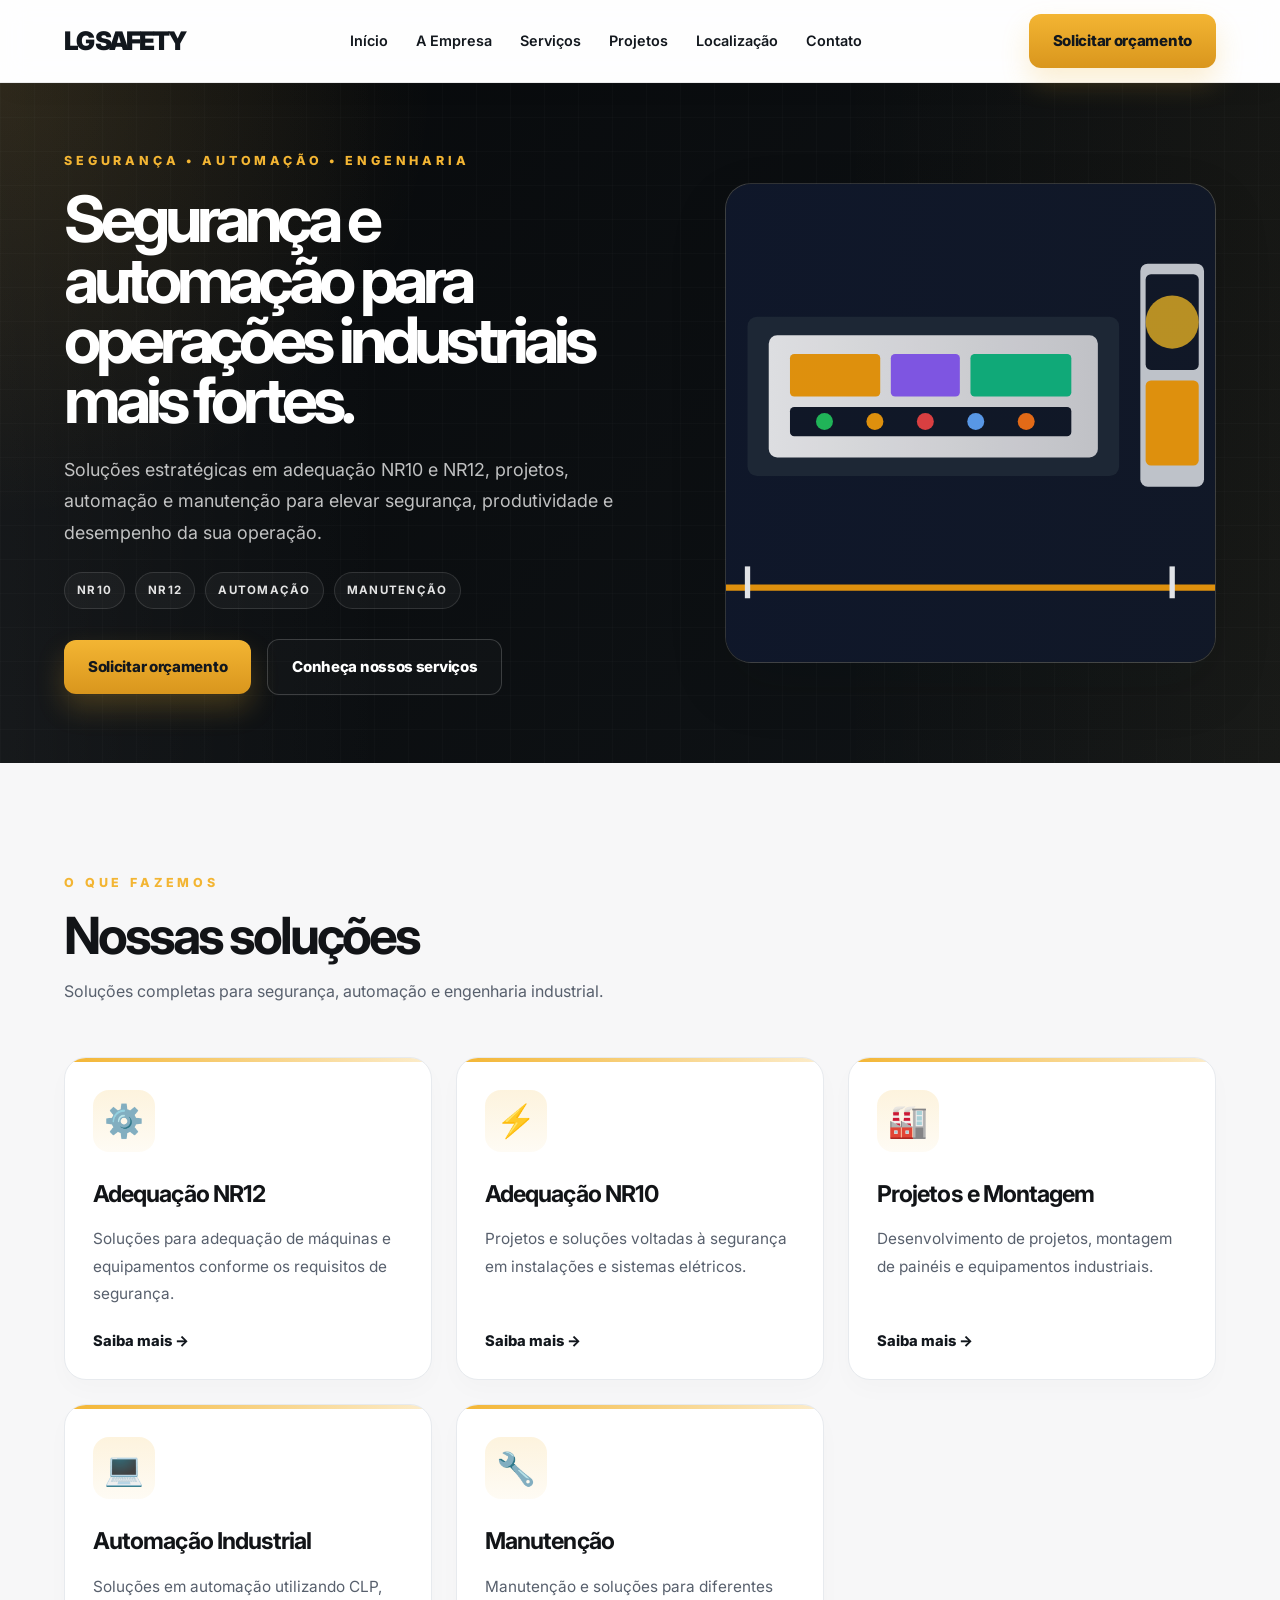
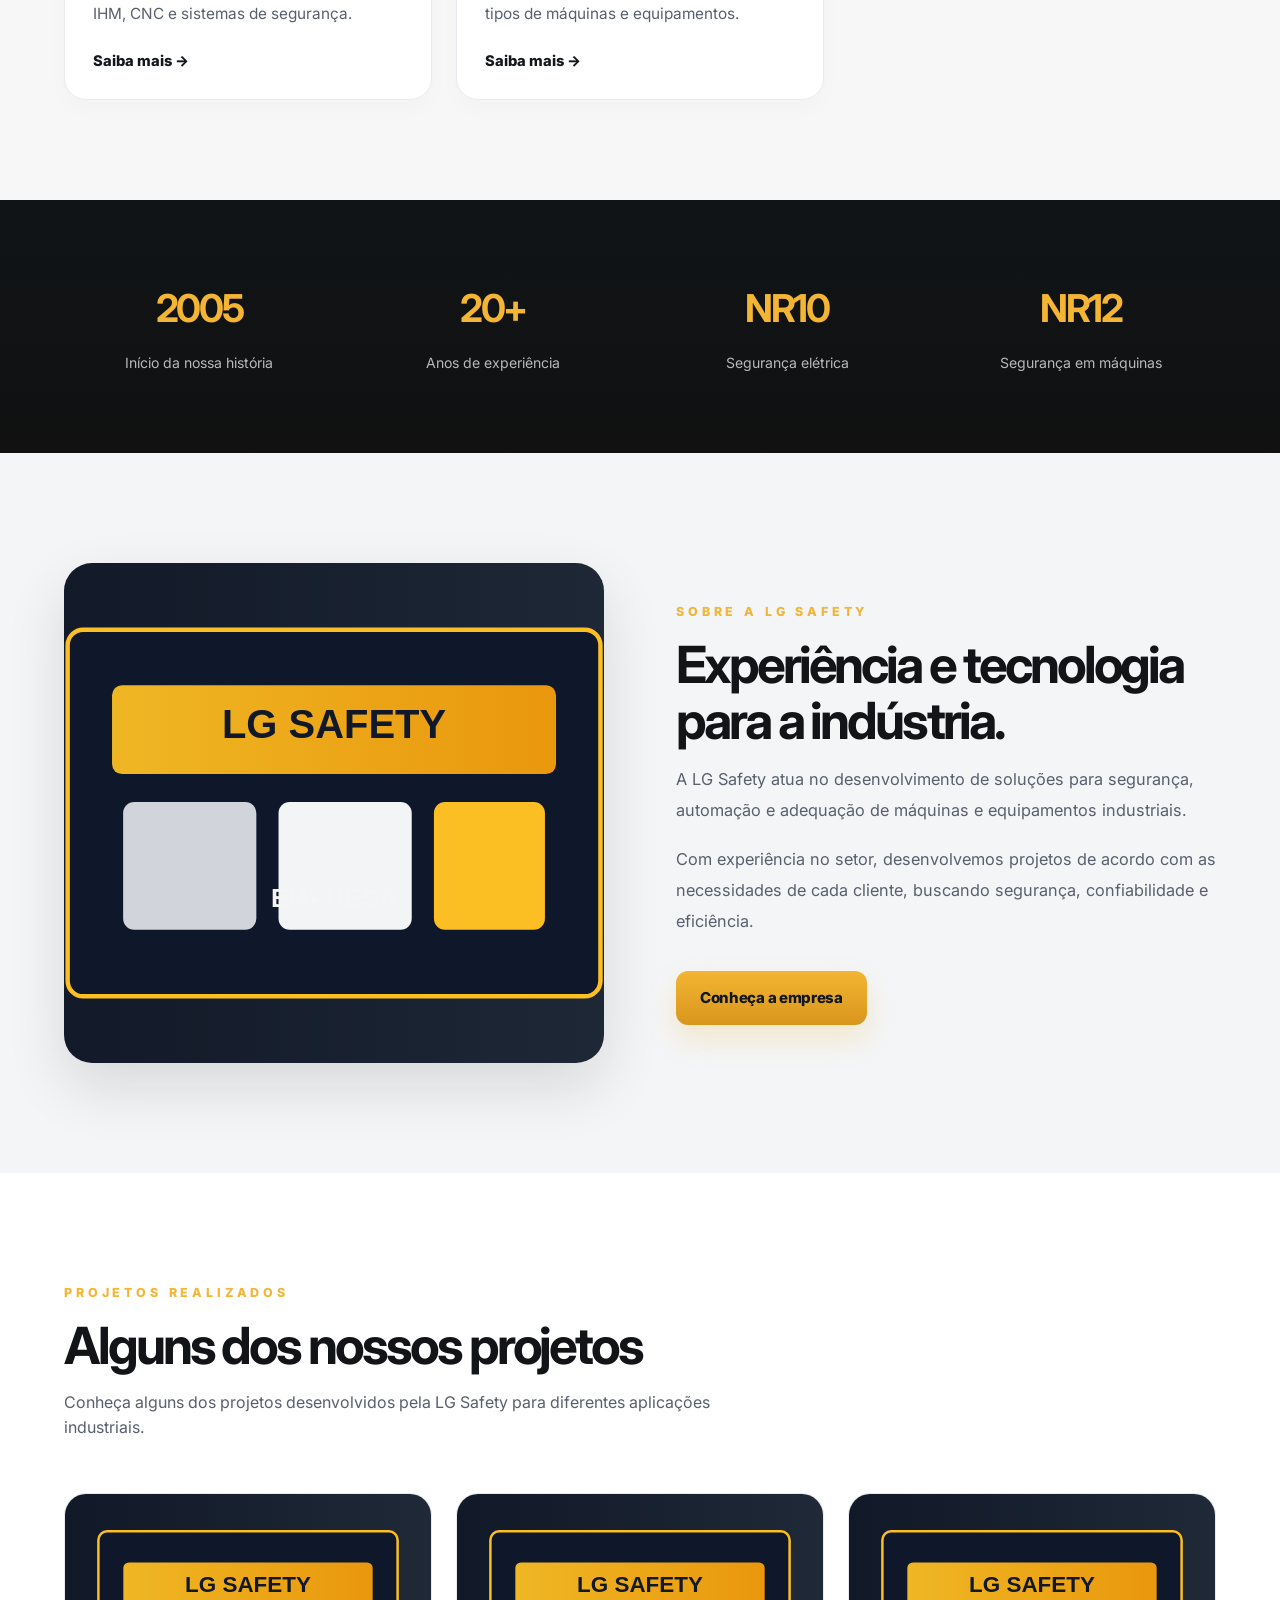
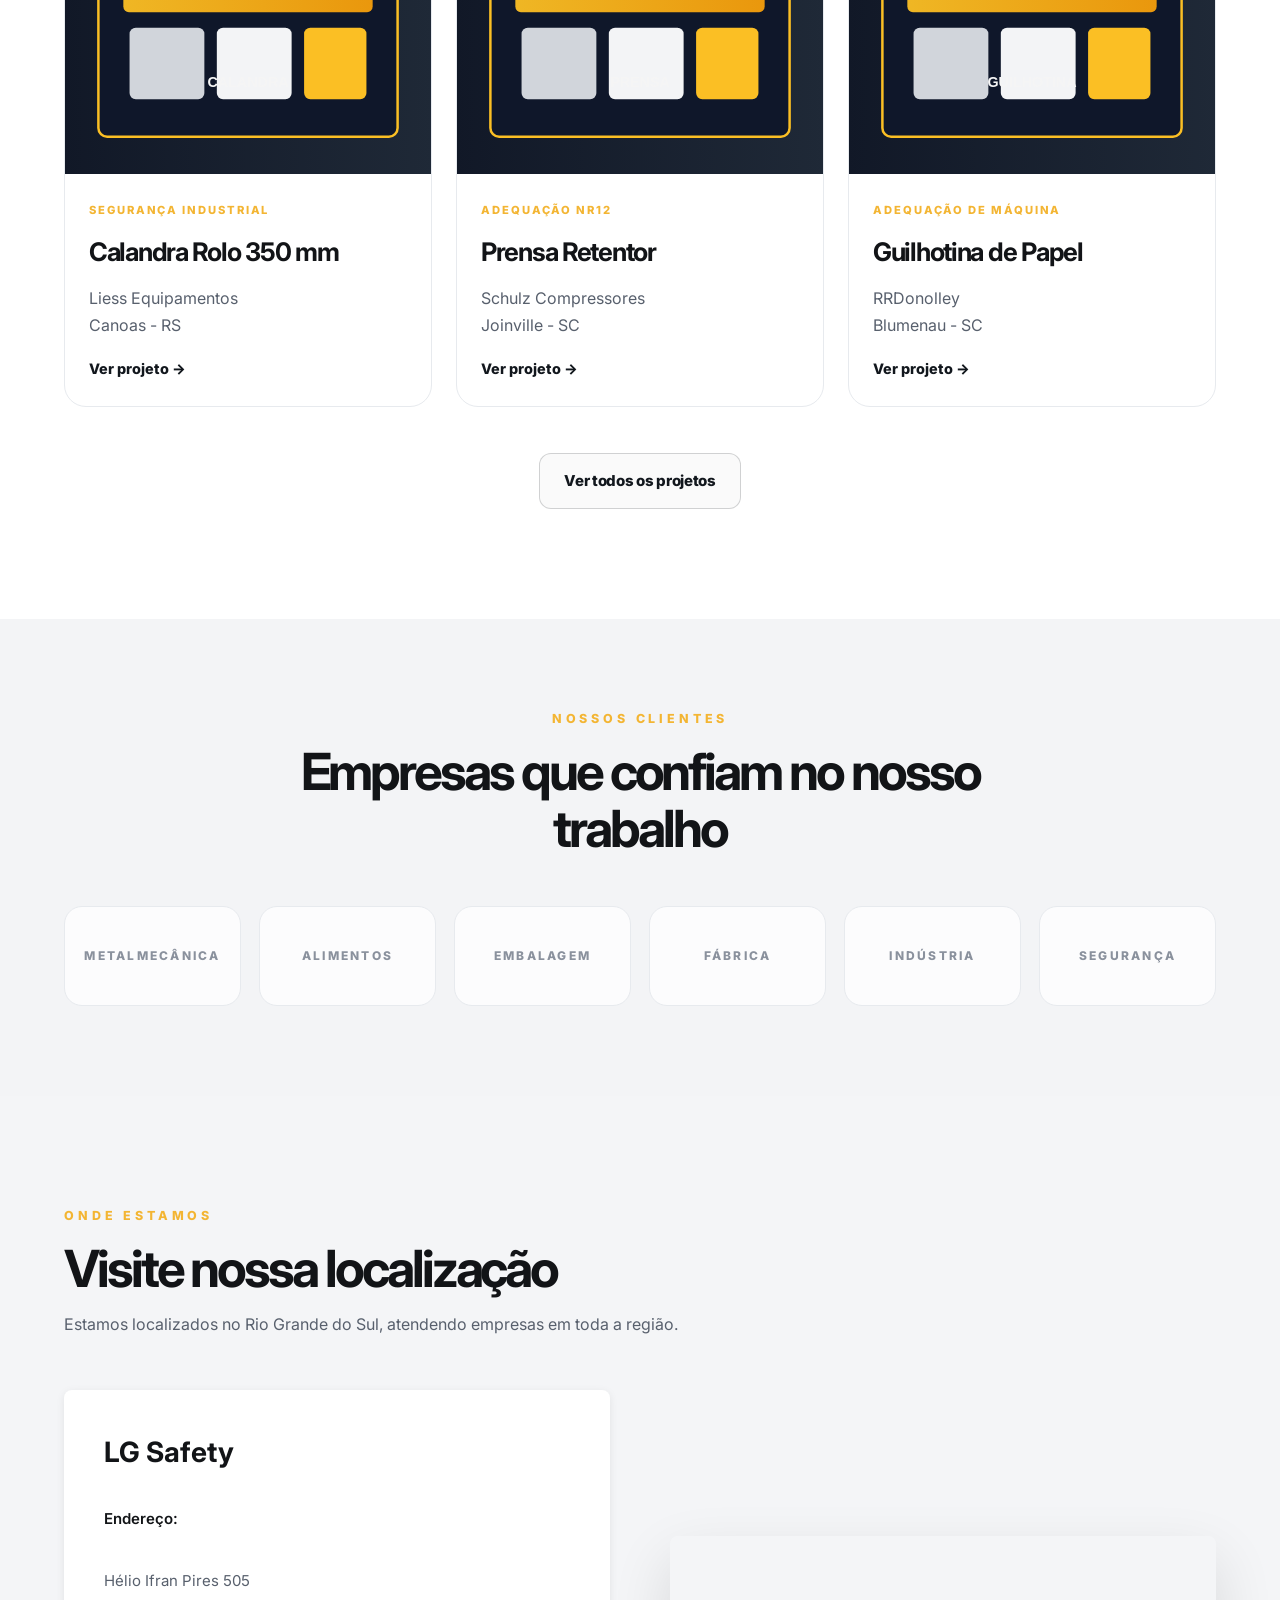
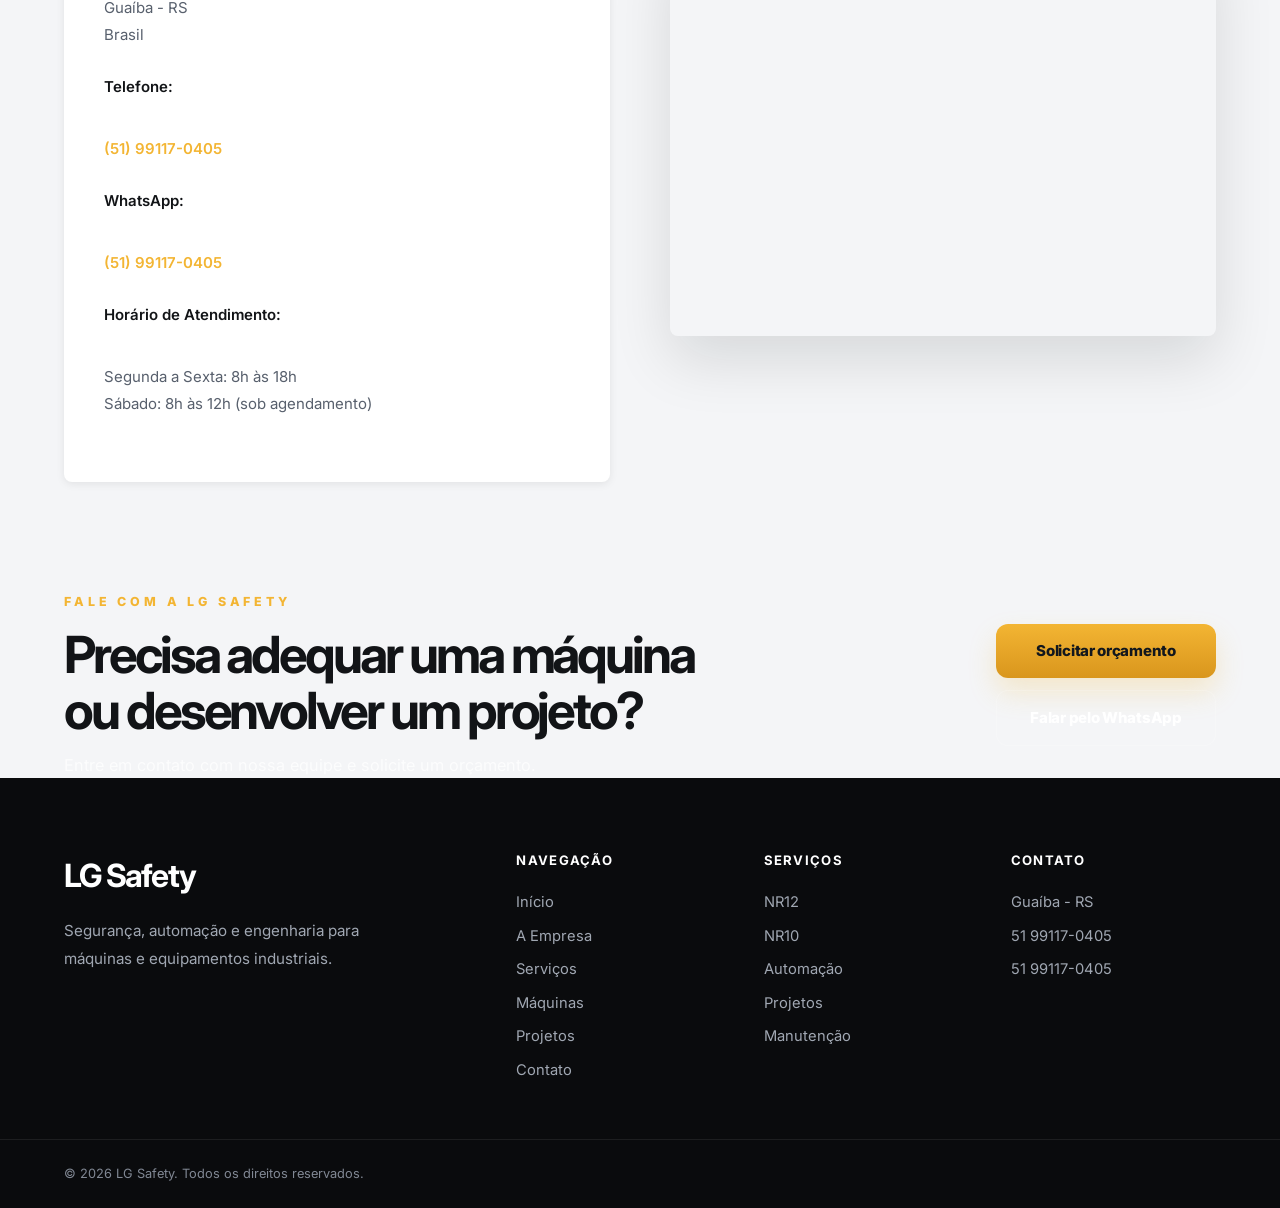
==== index.html @ e5347b66 "Deploy do site LG Safety - versão profissional com localização e contatos atualizados Co-authored-by" ====
<!DOCTYPE html>
<html lang="pt-BR">

<head>
    <meta charset="UTF-8">
    <meta name="viewport" content="width=device-width, initial-scale=1.0">
    <meta name="description" content="LG Safety oferece soluções em segurança e automação industrial, adequação NR10 e NR12, projetos, manutenção e eficiência para a indústria.">
    <meta name="theme-color" content="#0b0d10">

    <title>LG Safety | Segurança e Automação Industrial</title>

    <link rel="stylesheet" href="css/style.css">
</head>

<body>

    <header class="header">

        <div class="container">

            <a href="#inicio" class="logo">
                LG Safety
            </a>

            <nav class="navbar">

                <a href="#inicio">Início</a>
                <a href="#empresa">A Empresa</a>
                <a href="#servicos">Serviços</a>
                <a href="#projetos">Projetos</a>
                <a href="#localizacao">Localização</a>
                <a href="#contato">Contato</a>

            </nav>

            <a href="#contato" class="btn-header">
                Solicitar orçamento
            </a>

        </div>

    </header>


    <main>

        <!-- HERO -->

        <section id="inicio" class="hero">

            <div class="container hero-content">

                <div class="hero-text">

                    <span class="hero-subtitle">
                        SEGURANÇA • AUTOMAÇÃO • ENGENHARIA
                    </span>

                    <h1>
                        Segurança e automação
                        para operações industriais mais fortes.
                    </h1>

                    <p>
                        Soluções estratégicas em adequação NR10 e NR12,
                        projetos, automação e manutenção para elevar
                        segurança, produtividade e desempenho da sua operação.
                    </p>

                    <div class="hero-trust" aria-label="Principais áreas de atuação">
                        <span>NR10</span>
                        <span>NR12</span>
                        <span>Automação</span>
                        <span>Manutenção</span>
                    </div>

                    <div class="hero-buttons">

                        <a href="#contato" class="btn-primary">
                            Solicitar orçamento
                        </a>

                        <a href="#servicos" class="btn-secondary">
                            Conheça nossos serviços
                        </a>

                    </div>

                </div>

                <div class="hero-image">

                    <img
                        src="assets/images/hero.svg"
                        alt="Máquina industrial"
                    >

                </div>

            </div>

        </section>


        <!-- SERVIÇOS -->

        <section id="servicos" class="services">

            <div class="container">

                <div class="section-title">

                    <span>
                        O QUE FAZEMOS
                    </span>

                    <h2>
                        Nossas soluções
                    </h2>

                    <p>
                        Soluções completas para segurança,
                        automação e engenharia industrial.
                    </p>

                </div>


                <div class="services-grid">

                    <article class="service-card">

                        <div class="service-icon">
                            ⚙️
                        </div>

                        <h3>
                            Adequação NR12
                        </h3>

                        <p>
                            Soluções para adequação de máquinas
                            e equipamentos conforme os requisitos
                            de segurança.
                        </p>

                        <a href="servicos.html#nr12">
                            Saiba mais →
                        </a>

                    </article>


                    <article class="service-card">

                        <div class="service-icon">
                            ⚡
                        </div>

                        <h3>
                            Adequação NR10
                        </h3>

                        <p>
                            Projetos e soluções voltadas à
                            segurança em instalações e sistemas
                            elétricos.
                        </p>

                        <a href="servicos.html#nr10">
                            Saiba mais →
                        </a>

                    </article>


                    <article class="service-card">

                        <div class="service-icon">
                            🏭
                        </div>

                        <h3>
                            Projetos e Montagem
                        </h3>

                        <p>
                            Desenvolvimento de projetos,
                            montagem de painéis e equipamentos
                            industriais.
                        </p>

                        <a href="servicos.html#projetos">
                            Saiba mais →
                        </a>

                    </article>


                    <article class="service-card">

                        <div class="service-icon">
                            💻
                        </div>

                        <h3>
                            Automação Industrial
                        </h3>

                        <p>
                            Soluções em automação utilizando
                            CLP, IHM, CNC e sistemas de segurança.
                        </p>

                        <a href="servicos.html#automacao">
                            Saiba mais →
                        </a>

                    </article>


                    <article class="service-card">

                        <div class="service-icon">
                            🔧
                        </div>

                        <h3>
                            Manutenção
                        </h3>

                        <p>
                            Manutenção e soluções para diferentes
                            tipos de máquinas e equipamentos.
                        </p>

                        <a href="servicos.html#manutencao">
                            Saiba mais →
                        </a>

                    </article>

                </div>

            </div>

        </section>

<!-- CREDIBILIDADE -->

<section class="stats">

    <div class="container stats-grid">

        <div class="stat">
            <strong>2005</strong>
            <span>Início da nossa história</span>
        </div>

        <div class="stat">
            <strong>20+</strong>
            <span>Anos de experiência</span>
        </div>

        <div class="stat">
            <strong>NR10</strong>
            <span>Segurança elétrica</span>
        </div>

        <div class="stat">
            <strong>NR12</strong>
            <span>Segurança em máquinas</span>
        </div>

    </div>

</section>

<!-- SOBRE -->

<section id="empresa" class="about">


    <div class="container about-grid">

        <div class="about-image">

            <img
                src="assets/images/empresa.svg"
                alt="Equipe ou projeto da LG Safety"
            >

        </div>

        <div class="about-content">

            <span class="section-label">
                SOBRE A LG SAFETY
            </span>

            <h2>
                Experiência e tecnologia
                para a indústria.
            </h2>

            <p>
                A LG Safety atua no desenvolvimento de
                soluções para segurança, automação e
                adequação de máquinas e equipamentos
                industriais.
            </p>

            <p>
                Com experiência no setor, desenvolvemos
                projetos de acordo com as necessidades
                de cada cliente, buscando segurança,
                confiabilidade e eficiência.
            </p>

            <a href="empresa.html" class="btn-primary">
                Conheça a empresa
            </a>

        </div>

    </div>

</section>

<!-- 
NOTA: SEÇÃO DE MÁQUINAS REMOVIDA
A seção "Máquinas e equipamentos" foi removida conforme solicitação.
Se precisar reativar, a página maquinas.html ainda existe e os arquivos CSS/JS estão disponíveis.
Links removidos da navegação: #maquinas
Novo link adicionado: #localizacao
-->

<section id="projetos" class="cases">

    <div class="container">

        <div class="section-title">

            <span>
                PROJETOS REALIZADOS
            </span>

            <h2>
                Alguns dos nossos projetos
            </h2>

            <p>
                Conheça alguns dos projetos desenvolvidos
                pela LG Safety para diferentes aplicações
                industriais.
            </p>

        </div>


        <div class="cases-grid">


            <!-- CASE 1 -->

            <article class="case-card">

                <div class="case-image">

                    <img
                        src="assets/images/cases/calandra.svg"
                        alt="Projeto de calandra"
                    >

                </div>

                <div class="case-content">

                    <span class="case-category">
                        SEGURANÇA INDUSTRIAL
                    </span>

                    <h3>
                        Calandra Rolo 350 mm
                    </h3>

                    <p>
                        Liess Equipamentos
                        <br>
                        Canoas - RS
                    </p>

                    <a href="cases.html">
                        Ver projeto →
                    </a>

                </div>

            </article>


            <!-- CASE 2 -->

            <article class="case-card">

                <div class="case-image">

                    <img
                        src="assets/images/cases/prensa.svg"
                        alt="Projeto de prensa"
                    >

                </div>

                <div class="case-content">

                    <span class="case-category">
                        ADEQUAÇÃO NR12
                    </span>

                    <h3>
                        Prensa Retentor
                    </h3>

                    <p>
                        Schulz Compressores
                        <br>
                        Joinville - SC
                    </p>

                    <a href="cases.html">
                        Ver projeto →
                    </a>

                </div>

            </article>


            <!-- CASE 3 -->

            <article class="case-card">

                <div class="case-image">

                    <img
                        src="assets/images/cases/guilhotina.svg"
                        alt="Projeto de guilhotina"
                    >

                </div>

                <div class="case-content">

                    <span class="case-category">
                        ADEQUAÇÃO DE MÁQUINA
                    </span>

                    <h3>
                        Guilhotina de Papel
                    </h3>

                    <p>
                        RRDonolley
                        <br>
                        Blumenau - SC
                    </p>

                    <a href="cases.html">
                        Ver projeto →
                    </a>

                </div>

            </article>


        </div>


        <div class="cases-button">

            <a href="cases.html" class="btn-secondary-dark">
                Ver todos os projetos
            </a>

        </div>

    </div>

</section>
<!-- CLIENTES -->

<section class="clients">

    <div class="container">

        <div class="section-title clients-title">

            <span>
                NOSSOS CLIENTES
            </span>

            <h2>
                Empresas que confiam
                no nosso trabalho
            </h2>

        </div>


        <div class="clients-grid">

            <div class="client-logo">
                <span>METALMECÂNICA</span>
            </div>

            <div class="client-logo">
                <span>ALIMENTOS</span>
            </div>

            <div class="client-logo">
                <span>EMBALAGEM</span>
            </div>

            <div class="client-logo">
                <span>FÁBRICA</span>
            </div>

            <div class="client-logo">
                <span>INDÚSTRIA</span>
            </div>

            <div class="client-logo">
                <span>SEGURANÇA</span>
            </div>

        </div>

    </div>

</section>
<!-- LOCALIZAÇÃO -->
</section>
<section id="localizacao" class="location-section">

    <div class="container">

        <div class="section-title">

            <span>
                ONDE ESTAMOS
            </span>

            <h2>
                Visite nossa localização
            </h2>

            <p>
                Estamos localizados no Rio Grande do Sul,
                atendendo empresas em toda a região.
            </p>

        </div>

        <div class="location-grid">

            <div class="location-info">

                <h3>LG Safety</h3>

                <p>
                    <strong>Endereço:</strong><br>
                    Hélio Ifran Pires 505<br>
                    Guaíba - RS<br>
                    Brasil
                </p>

                <p>
                    <strong>Telefone:</strong><br>
                    <a href="tel:+5551991170405">(51) 99117-0405</a>
                </p>

                <p>
                    <strong>WhatsApp:</strong><br>
                    <a href="https://wa.me/5551991170405" target="_blank">(51) 99117-0405</a>
                </p>

                <p>
                    <strong>Horário de Atendimento:</strong><br>
                    Segunda a Sexta: 8h às 18h<br>
                    Sábado: 8h às 12h (sob agendamento)
                </p>

            </div>

            <div class="location-map">

                <iframe 
                    src="https://www.google.com/maps/embed?pb=!1m18!1m12!1m3!1d3527.1234567890!2d-51.32125!3d-30.08952!2m3!1f0!2f0!3f0!3m2!1i1024!2i768!4f13.1!3m3!1m2!1sHélio%20Ifran%20Pires%20505%2C%20Guaíba%20-%20RS!2s-30.08952%2C-51.32125!5e0!3m2!1spt-BR!2sbr!4v1692547200000!5m2!1spt-BR!2sbr" 
                    width="100%" 
                    height="400" 
                    style="border:0; border-radius: 8px;" 
                    allowfullscreen="" 
                    loading="lazy"
                    referrerpolicy="no-referrer-when-downgrade">
                </iframe>

            </div>

        </div>

    </div>

</section>
<!-- CTA -->

    <div class="container cta-content">

        <div>

            <span>
                FALE COM A LG SAFETY
            </span>

            <h2>
                Precisa adequar uma máquina
                ou desenvolver um projeto?
            </h2>

            <p>
                Entre em contato com nossa equipe
                e solicite um orçamento.
            </p>

        </div>


        <div class="cta-actions">

            <a href="contato.html" class="btn-primary">
                Solicitar orçamento
            </a>

            <a
                href="https://wa.me/5551991170405"
                target="_blank"
                class="btn-whatsapp"
            >
                Falar pelo WhatsApp
            </a>

        </div>

    </div>

</section>
    </main>
    <!-- FOOTER -->

<footer class="footer">

    <div class="container footer-grid">

        <div class="footer-brand">

            <h3>
                LG Safety
            </h3>

            <p>
                Segurança, automação e engenharia
                para máquinas e equipamentos industriais.
            </p>

        </div>


        <div class="footer-column">

            <h4>
                Navegação
            </h4>

            <a href="#inicio">Início</a>
            <a href="#empresa">A Empresa</a>
            <a href="#servicos">Serviços</a>
            <a href="#maquinas">Máquinas</a>
            <a href="#projetos">Projetos</a>
            <a href="#contato">Contato</a>

        </div>


        <div class="footer-column">

            <h4>
                Serviços
            </h4>

            <a href="servicos.html#nr12">NR12</a>
            <a href="servicos.html#nr10">NR10</a>
            <a href="servicos.html#automacao">Automação</a>
            <a href="servicos.html#projetos">Projetos</a>
            <a href="servicos.html#manutencao">Manutenção</a>

        </div>


        <div class="footer-column">

            <h4>
                Contato
            </h4>

            <span>Guaíba - RS</span>
            <span>51 99117-0405</span>
            <span>51 99117-0405</span>

        </div>

    </div>


    <div class="footer-bottom">

        <div class="container">

            <p>
                © 2026 LG Safety. Todos os direitos reservados.
            </p>

        </div>

    </div>



    <script src="js/script.js"></script>

</body>

</html>
---- css/style.css ----
@import url('https://fonts.googleapis.com/css2?family=Inter:wght@400;500;600;700;800;900&display=swap');

:root {
   --bg: #0b0d10;
   --bg-soft: #101827;
   --panel: #f7f7f8;
   --panel-strong: #eef2f5;
   --white: #ffffff;
   --text: #121417;
   --muted: #58606d;
   --line: #e7eaee;
   --primary: #f3b533;
   --primary-dark: #d9961d;
   --primary-soft: rgba(243, 181, 51, 0.12);
   --dark: #12171d;
   --shadow: 0 24px 60px rgba(12, 15, 19, 0.12);
}

* {
   margin: 0;
   padding: 0;
   box-sizing: border-box;
}

html {
   scroll-behavior: smooth;
   scroll-padding-top: 90px;
}

body {
   font-family: 'Inter', Arial, Helvetica, sans-serif;
   color: var(--text);
   background: #f4f5f7;
   line-height: 1.6;
}

section[id] {
   scroll-margin-top: 100px;
}

a {
   text-decoration: none;
   color: inherit;
}

img {
   max-width: 100%;
   display: block;
}

.container {
   width: min(1200px, 90%);
   margin: 0 auto;
}

.header {
   position: sticky;
   top: 0;
   z-index: 100;
   width: 100%;
   background: rgba(255, 255, 255, 0.88);
   backdrop-filter: blur(14px);
   border-bottom: 1px solid rgba(18, 23, 29, 0.08);
   box-shadow: 0 10px 30px rgba(17, 17, 17, 0.02);
}

.header .container {
   min-height: 82px;
   display: flex;
   align-items: center;
   justify-content: space-between;
   gap: 30px;
}

.logo {
   font-size: clamp(1.5rem, 2vw, 2.1rem);
   font-weight: 900;
   letter-spacing: -0.09em;
   color: var(--dark);
   text-transform: uppercase;
   transition: opacity 0.2s ease;
}

.logo:hover {
   opacity: 0.8;
}

.navbar {
   display: flex;
   align-items: center;
   gap: 28px;
}

.navbar a {
   position: relative;
   font-size: 0.9rem;
   font-weight: 600;
   color: var(--dark);
   transition: 0.25s ease;
}

.navbar a::after {
   content: '';
   position: absolute;
   left: 0;
   bottom: -9px;
   width: 100%;
   height: 2px;
   background: var(--primary);
   transform: scaleX(0);
   transform-origin: center;
   transition: transform 0.25s ease;
}

.navbar a:hover {
   color: var(--primary-dark);
}

.navbar a:hover::after {
   transform: scaleX(1);
}

.btn-header,
.btn-primary,
.btn-secondary,
.btn-secondary-dark,
.btn-whatsapp {
   display: inline-flex;
   align-items: center;
   justify-content: center;
   padding: 15px 24px;
   border-radius: 12px;
   font-size: 0.94rem;
   font-weight: 800;
   transition: all 0.25s ease;
   letter-spacing: -0.02em;
   text-transform: none;
}

.btn-header,
.btn-primary,
.btn-secondary,
.btn-secondary-dark,
.btn-whatsapp,
.logo {
   user-select: none;
}

.btn-header,
.btn-primary {
   background: linear-gradient(180deg, var(--primary) 0%, var(--primary-dark) 100%);
   color: var(--dark);
   box-shadow: 0 14px 28px rgba(243, 181, 51, 0.22);
}

.btn-header:hover,
.btn-primary:hover {
   transform: translateY(-2px);
   box-shadow: 0 18px 30px rgba(243, 181, 51, 0.3);
}

.btn-secondary,
.btn-secondary-dark,
.btn-whatsapp {
   border: 1px solid rgba(255, 255, 255, 0.18);
   background: rgba(255, 255, 255, 0.02);
   color: var(--white);
}

.btn-secondary:hover,
.btn-whatsapp:hover {
   background: var(--white);
   color: var(--dark);
}

.btn-secondary-dark {
   border-color: rgba(18, 23, 29, 0.18);
   background: rgba(18, 23, 29, 0.02);
   color: var(--dark);
}

.btn-secondary-dark:hover {
   background: var(--dark);
   color: var(--white);
}

.hero {
   min-height: 680px;
   background:
       radial-gradient(circle at top left, rgba(243, 181, 51, 0.12), transparent 30%),
       linear-gradient(135deg, #07090b 0%, #101417 100%);
   color: var(--white);
   display: flex;
   align-items: center;
   padding: 60px 0;
   position: relative;
   overflow: hidden;
}

.hero::before {
   content: '';
   position: absolute;
   inset: 0;
   background:
       linear-gradient(90deg, rgba(255,255,255,0.05), transparent 30%, transparent 65%, rgba(243,181,51,0.04)),
       linear-gradient(rgba(255,255,255,0.015) 1px, transparent 1px),
       linear-gradient(90deg, rgba(255,255,255,0.015) 1px, transparent 1px);
   background-size: auto, 34px 34px, 34px 34px;
   pointer-events: none;
}

.hero-content {
   position: relative;
   z-index: 1;
   display: grid;
   grid-template-columns: 1.1fr 0.9fr;
   align-items: center;
   gap: 60px;
}

.hero-subtitle,
.section-label,
.section-title span,
.case-category,
.cta-content span {
   display: block;
   color: var(--primary);
   font-size: 0.78rem;
   font-weight: 800;
   letter-spacing: 0.24rem;
   text-transform: uppercase;
}

.hero h1 {
   max-width: 650px;
   font-size: clamp(3.1rem, 5vw, 6rem);
   line-height: 0.94;
   letter-spacing: -0.08em;
   margin: 18px 0 24px;
}

.hero p {
   max-width: 560px;
   color: rgba(255, 255, 255, 0.74);
   font-size: 1.12rem;
   line-height: 1.75;
   margin-bottom: 24px;
}

.hero-trust {
   display: flex;
   align-items: center;
   flex-wrap: wrap;
   gap: 10px;
   margin-bottom: 30px;
}

.hero-trust span {
   display: inline-flex;
   align-items: center;
   padding: 8px 12px;
   border-radius: 999px;
   background: rgba(255, 255, 255, 0.04);
   border: 1px solid rgba(255, 255, 255, 0.12);
   color: rgba(255, 255, 255, 0.88);
   font-size: 0.72rem;
   font-weight: 700;
   letter-spacing: 0.08rem;
   text-transform: uppercase;
}

.hero-buttons {
   display: flex;
   align-items: center;
   gap: 16px;
   flex-wrap: wrap;
}

.hero-image {
   height: 480px;
   border-radius: 26px;
   overflow: hidden;
   background: linear-gradient(180deg, rgba(255,255,255,0.08), rgba(255,255,255,0.01));
   border: 1px solid rgba(255,255,255,0.14);
   box-shadow: var(--shadow);
}

.hero-image img {
   width: 100%;
   height: 100%;
   object-fit: cover;
}

.services,
.about,
.machines,
.cases,
.clients,
.cta {
   position: relative;
}

.services {
   padding: 110px 0 100px;
   background: #f7f7f8;
}

.section-title {
   max-width: 700px;
   margin-bottom: 52px;
}

.section-title h2,
.about-content h2,
.cta-content h2 {
   font-size: clamp(2.3rem, 4vw, 3.4rem);
   line-height: 1.1;
   letter-spacing: -0.06em;
   margin: 14px 0 16px;
}

.section-title p,
.about-content p,
.cta-content p,
.service-card p,
.machine-content p,
.case-content p {
   color: var(--muted);
}

.services-grid {
   display: grid;
   grid-template-columns: repeat(3, minmax(0, 1fr));
   gap: 24px;
}

.service-card {
   padding: 32px 28px 26px;
   background: var(--white);
   border: 1px solid var(--line);
   border-radius: 22px;
   transition: transform 0.25s ease, box-shadow 0.25s ease, border-color 0.25s ease;
   box-shadow: 0 10px 24px rgba(17, 17, 17, 0.02);
   display: flex;
   flex-direction: column;
   min-height: 100%;
   position: relative;
   overflow: hidden;
}

.service-card::before {
   content: '';
   position: absolute;
   inset: 0 auto auto 0;
   width: 100%;
   height: 4px;
   background: linear-gradient(90deg, var(--primary), rgba(243, 181, 51, 0.25));
}

.service-card:hover {
   transform: translateY(-8px);
   border-color: rgba(243, 181, 51, 0.6);
   box-shadow: var(--shadow);
}

.service-icon {
   width: 62px;
   height: 62px;
   display: grid;
   place-items: center;
   border-radius: 16px;
   background: linear-gradient(180deg, rgba(242, 181, 47, 0.16), rgba(242, 181, 47, 0.05));
   font-size: 2rem;
   margin-bottom: 24px;
}

.service-card h3 {
   font-size: 1.45rem;
   letter-spacing: -0.04em;
   margin-bottom: 12px;
}

.service-card p {
   font-size: 0.96rem;
   line-height: 1.8;
   margin-bottom: 22px;
}

.service-card a {
   color: var(--dark);
   font-size: 0.92rem;
   font-weight: 800;
   margin-top: auto;
}

.service-card a:hover {
   color: var(--primary-dark);
}

.stats {
   background: linear-gradient(180deg, #101417 0%, #111111 100%);
   color: var(--white);
   padding: 62px 0;
}

.stats-grid {
   display: grid;
   grid-template-columns: repeat(4, minmax(0, 1fr));
   gap: 24px;
}

.stat {
   text-align: center;
   padding: 16px 10px;
}

.stat strong {
   display: block;
   color: var(--primary);
   font-size: clamp(2rem, 3vw, 2.8rem);
   letter-spacing: -0.06em;
   margin-bottom: 10px;
}

.stat span {
   color: rgba(255, 255, 255, 0.7);
   font-size: 0.88rem;
}

.about {
   padding: 110px 0;
   background: #f4f5f7;
}

.about-grid {
   display: grid;
   grid-template-columns: 1fr 1fr;
   align-items: center;
   gap: 72px;
}

.about-image {
   height: 500px;
   border-radius: 28px;
   overflow: hidden;
   box-shadow: var(--shadow);
}

.about-image img {
   width: 100%;
   height: 100%;
   object-fit: cover;
}

.about-content {
   max-width: 550px;
}

.about-content p {
   font-size: 1.02rem;
   line-height: 1.9;
   margin-bottom: 18px;
}

.about-content .btn-primary {
   display: inline-block;
   margin-top: 16px;
}

.machines {
   padding: 110px 0;
   background: #eef0f2;
}

.machines-grid {
   display: grid;
   grid-template-columns: repeat(3, minmax(0, 1fr));
   gap: 24px;
}

.machine-card {
   background: var(--white);
   border: 1px solid var(--line);
   border-radius: 22px;
   overflow: hidden;
   transition: transform 0.25s ease, box-shadow 0.25s ease;
   box-shadow: 0 10px 24px rgba(17, 17, 17, 0.03);
}

.machine-card:hover {
   transform: translateY(-8px);
   box-shadow: var(--shadow);
}

.machine-card img {
   width: 100%;
   height: 240px;
   object-fit: cover;
   transition: transform 0.4s ease;
}

.machine-card:hover img {
   transform: scale(1.05);
}

.machine-content {
   padding: 24px 24px 26px;
}

.machine-content h3 {
   font-size: 1.4rem;
   letter-spacing: -0.04em;
   margin-bottom: 12px;
}

.machine-content a {
   font-size: 0.9rem;
   font-weight: 800;
   color: var(--dark);
}

.machine-content a:hover {
   color: var(--primary-dark);
}

.cases {
   padding: 110px 0;
   background: #ffffff;
}

.cases-grid {
   display: grid;
   grid-template-columns: repeat(3, minmax(0, 1fr));
   gap: 24px;
}

.case-card {
   background: var(--white);
   border: 1px solid var(--line);
   border-radius: 22px;
   overflow: hidden;
   transition: transform 0.25s ease, box-shadow 0.25s ease;
   display: flex;
   flex-direction: column;
}

.case-card:hover {
   transform: translateY(-8px);
   box-shadow: var(--shadow);
}

.case-image {
   height: 280px;
   overflow: hidden;
}

.case-image img {
   width: 100%;
   height: 100%;
   object-fit: cover;
   transition: transform 0.4s ease;
}

.case-card:hover .case-image img {
   transform: scale(1.05);
}

.case-content {
   padding: 28px 24px 26px;
   display: flex;
   flex-direction: column;
   flex: 1;
}

.case-category {
   font-size: 0.7rem;
   letter-spacing: 0.12rem;
   margin-bottom: 12px;
}

.case-content h3 {
   font-size: 1.6rem;
   letter-spacing: -0.05em;
   margin-bottom: 12px;
}

.case-content p {
   margin-bottom: 18px;
   line-height: 1.7;
}

.case-content a {
   font-size: 0.9rem;
   font-weight: 800;
   color: var(--dark);
   margin-top: auto;
}

.case-content a:hover {
   color: var(--primary-dark);
}

.cases-button {
   margin-top: 46px;
   text-align: center;
}

.clients {
   padding: 90px 0;
   background: #f3f4f6;
}

.clients-title {
   text-align: center;
   margin: 0 auto 50px;
}

.clients-grid {
   display: grid;
   grid-template-columns: repeat(6, minmax(0, 1fr));
   gap: 18px;
}

.client-logo {
   min-height: 100px;
   display: flex;
   align-items: center;
   justify-content: center;
   background: rgba(255, 255, 255, 0.78);
   border: 1px solid var(--line);
   border-radius: 18px;
   padding: 20px;
}

.client-logo span {
   color: #8a919d;
   font-size: 0.75rem;
   font-weight: 800;
   letter-spacing: 0.14rem;
   text-transform: uppercase;
   text-align: center;
}

.cta {
   padding: 92px 0;
   background: linear-gradient(135deg, #0d1115 0%, #111b25 100%);
   color: var(--white);
   position: relative;
   overflow: hidden;
}

.cta::before {
   content: '';
   position: absolute;
   inset: 0;
   background: radial-gradient(circle at right center, rgba(243, 181, 51, 0.18), transparent 36%);
   pointer-events: none;
}

.cta-content {
   display: flex;
   align-items: center;
   justify-content: space-between;
   gap: 50px;
   position: relative;
   z-index: 1;
}

.cta-content > div:first-child {
   max-width: 660px;
}

.cta-content span {
   margin-bottom: 14px;
}

.cta-content h2 {
   margin-bottom: 14px;
}

.cta-content p {
   color: rgba(255, 255, 255, 0.74);
   font-size: 1.02rem;
}

.cta-actions {
   display: flex;
   flex-direction: column;
   gap: 12px;
   min-width: 220px;
}

.cta-actions a {
   text-align: center;
}

.footer {
   background-color: #0a0b0d;
   color: var(--white);
   padding-top: 72px;
}

.footer-grid {
   display: grid;
   grid-template-columns: 2fr 1fr 1fr 1fr;
   gap: 42px;
   padding-bottom: 56px;
}

.footer-brand h3 {
   font-size: 2rem;
   letter-spacing: -0.06em;
   margin-bottom: 16px;
}

.footer-brand p {
   max-width: 320px;
   color: #a0a7b2;
   font-size: 0.95rem;
   line-height: 1.8;
}

.footer-column {
   display: flex;
   flex-direction: column;
   gap: 10px;
}

.footer-column h4 {
   font-size: 0.82rem;
   letter-spacing: 0.08rem;
   text-transform: uppercase;
   color: var(--white);
   margin-bottom: 10px;
}

.footer-column a,
.footer-column span {
   color: #a0a7b2;
   font-size: 0.92rem;
   transition: 0.2s ease;
}

.footer-column a:hover {
   color: var(--primary);
}

.footer-bottom {
   border-top: 1px solid rgba(255, 255, 255, 0.08);
   padding: 24px 0;
}

.footer-bottom p {
   color: #818894;
   font-size: 0.8rem;
}

@media (max-width: 900px) {
   .navbar {
       display: none;
   }

   .hero-content,
   .about-grid,
   .cta-content {
       grid-template-columns: 1fr;
       display: grid;
   }

   .hero {
       padding: 70px 0;
   }

   .services-grid,
   .machines-grid,
   .cases-grid,
   .clients-grid,
   .stats-grid {
       grid-template-columns: repeat(2, minmax(0, 1fr));
   }

   .cta-content {
       align-items: flex-start;
   }

   .footer-grid {
       grid-template-columns: repeat(2, minmax(0, 1fr));
   }
}

@media (max-width: 600px) {
   .header .container {
       min-height: 70px;
   }

   .btn-header {
       display: none;
   }

   .hero {
       min-height: auto;
       padding: 70px 0;
   }

   .hero h1 {
       font-size: 2.7rem;
   }

   .hero p {
       font-size: 1rem;
   }

   .hero-buttons {
       flex-direction: column;
       align-items: stretch;
   }

   .btn-primary,
   .btn-secondary,
   .btn-whatsapp,
   .btn-secondary-dark {
       width: 100%;
       text-align: center;
   }

   .hero-image {
       height: 300px;
   }

   .services,
   .about,
   .machines,
   .cases,
   .clients,
   .cta {
       padding-top: 70px;
       padding-bottom: 70px;
   }

   .services-grid,
   .machines-grid,
   .cases-grid,
   .clients-grid,
   .stats-grid,
   .footer-grid {
       grid-template-columns: 1fr;
   }

   .section-title h2,
   .about-content h2,
   .cta-content h2 {
       font-size: 2.2rem;
   }

   .about-image {
       height: 350px;
   }

}

/* =========================
   LOCALIZAÇÃO
========================= */

.location-section {
   padding: 110px 0;
   background: #f4f5f7;
}

.location-grid {
   display: grid;
   grid-template-columns: 1fr 1fr;
   gap: 60px;
   align-items: center;
   margin-top: 50px;
}

.location-info {
   background: var(--white);
   padding: 40px;
   border-radius: 8px;
   box-shadow: 0 2px 8px rgba(0, 0, 0, 0.08);
}

.location-info h3 {
   font-size: 28px;
   margin-bottom: 30px;
   color: var(--text);
}

.location-info p {
   margin-bottom: 25px;
   color: var(--muted);
   font-size: 15px;
   line-height: 1.8;
}

.location-info p strong {
   color: var(--text);
   display: block;
   margin-bottom: 8px;
   font-weight: 600;
}

.location-info a {
   color: var(--primary);
   font-weight: 600;
   transition: color 0.3s;
}

.location-info a:hover {
   color: var(--primary-dark);
}

.location-map {
   border-radius: 8px;
   overflow: hidden;
   box-shadow: 0 24px 60px rgba(12, 15, 19, 0.12);
}

.location-map iframe {
   width: 100%;
   height: 400px;
   display: block;
}

@media (max-width: 900px) {
   .location-grid {
       grid-template-columns: 1fr;
       gap: 40px;
   }

   .location-map iframe {
       height: 350px;
   }
}

@media (max-width: 600px) {
   .location-section {
       padding: 70px 0;
   }

   .location-info {
       padding: 30px;
   }

   .location-info h3 {
       font-size: 24px;
   }

   .location-map iframe {
       height: 300px;
   }
}
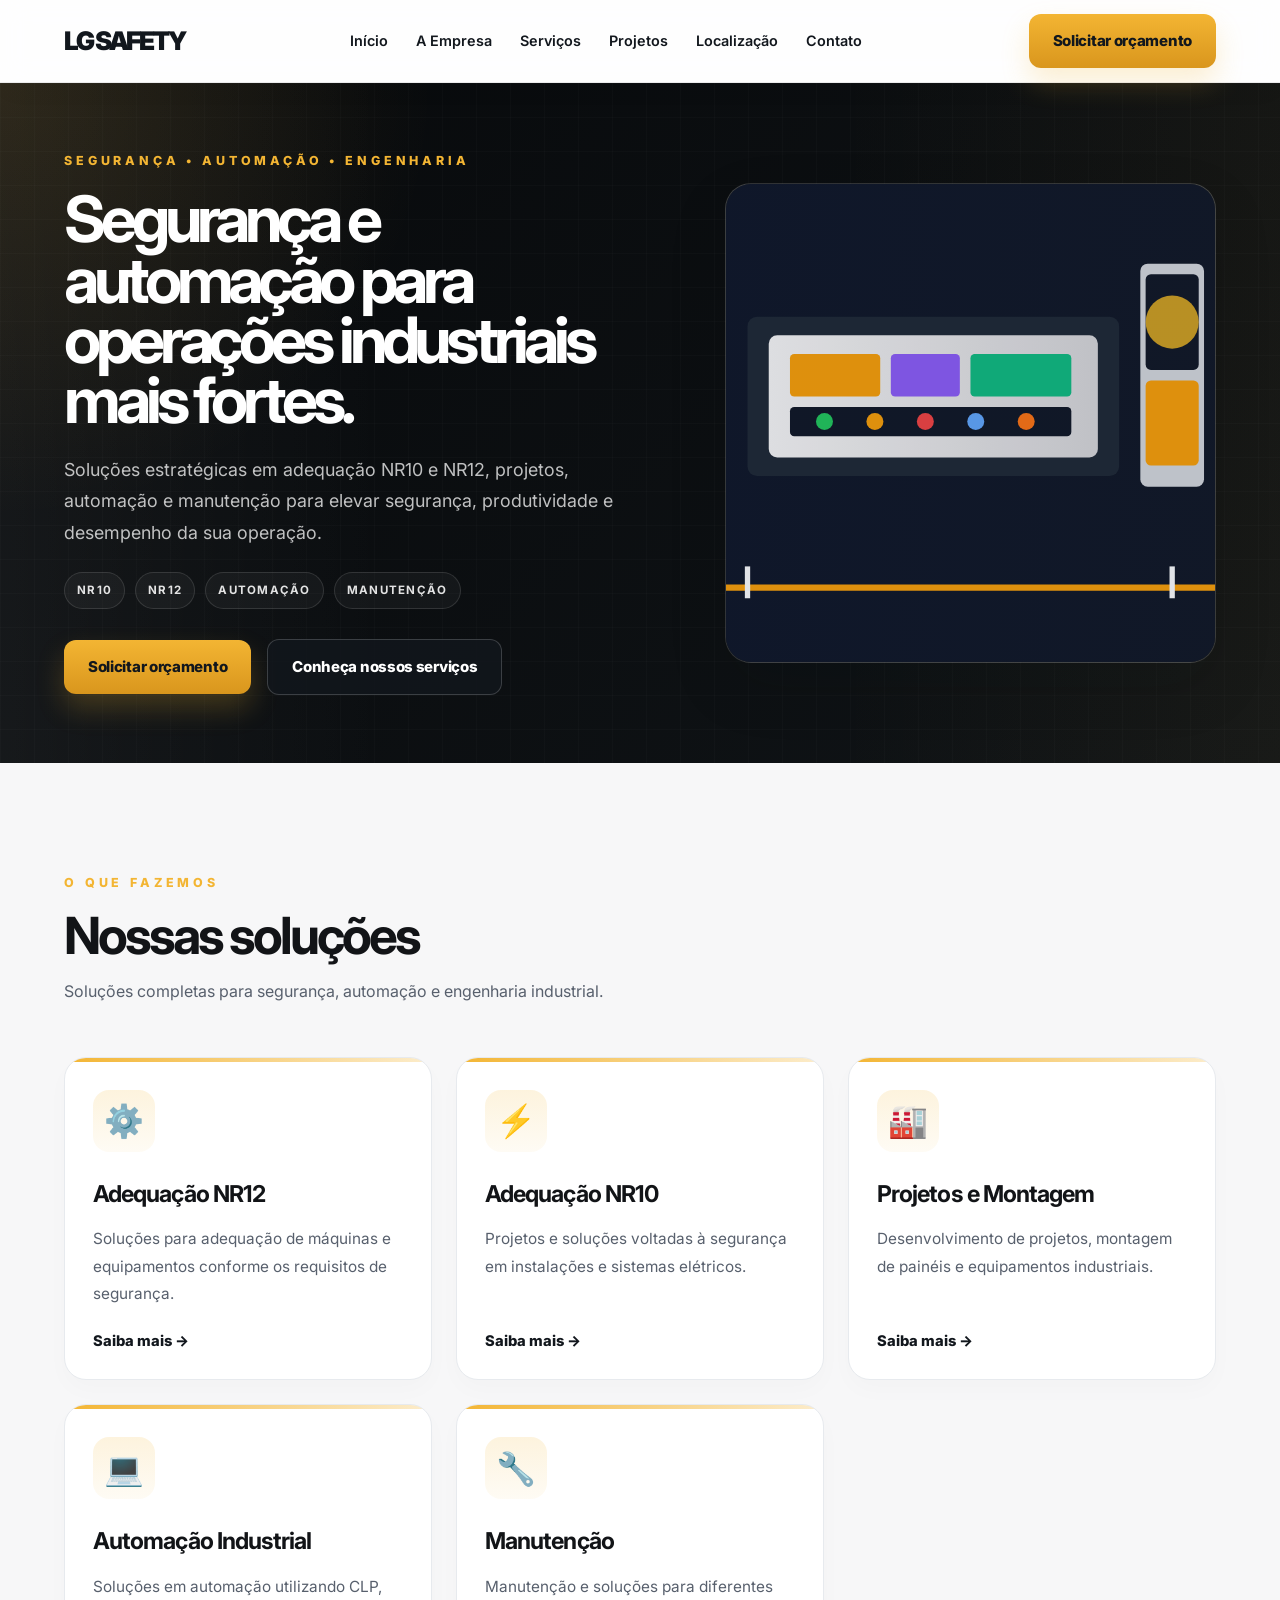
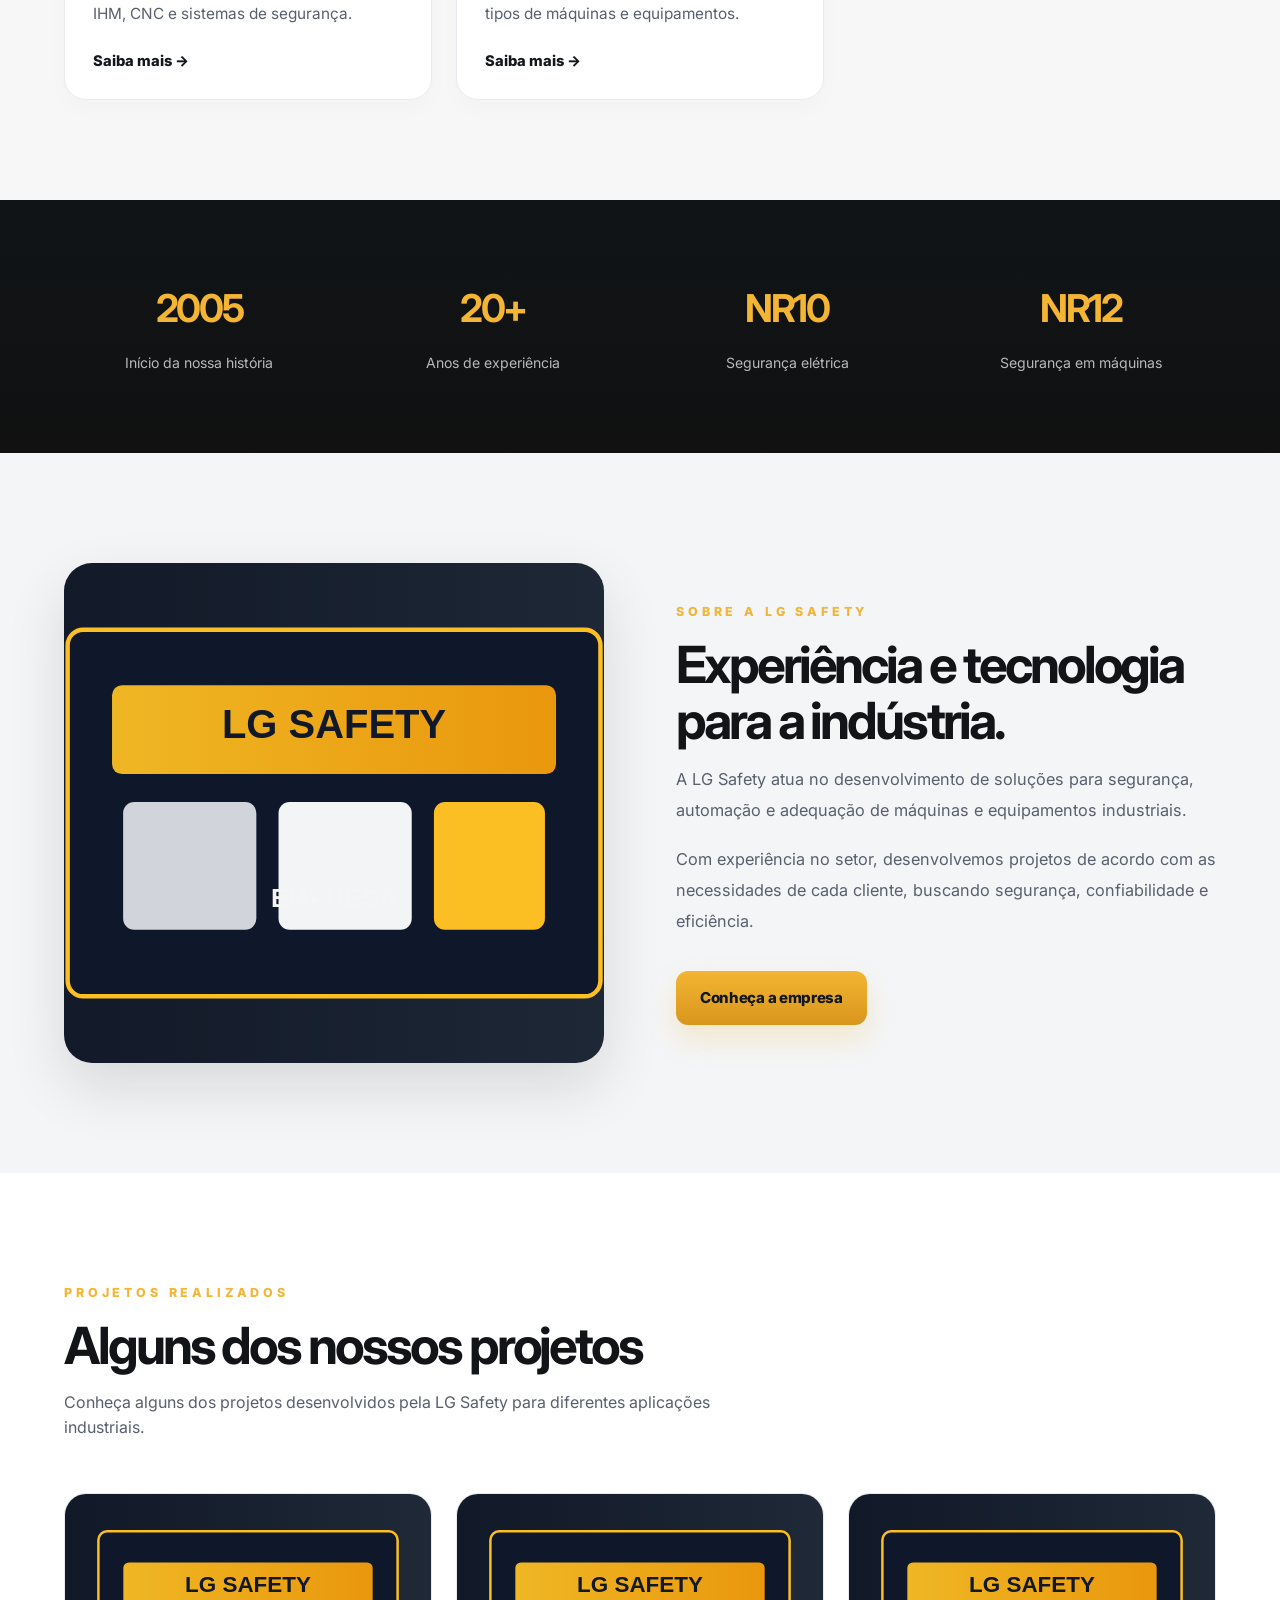
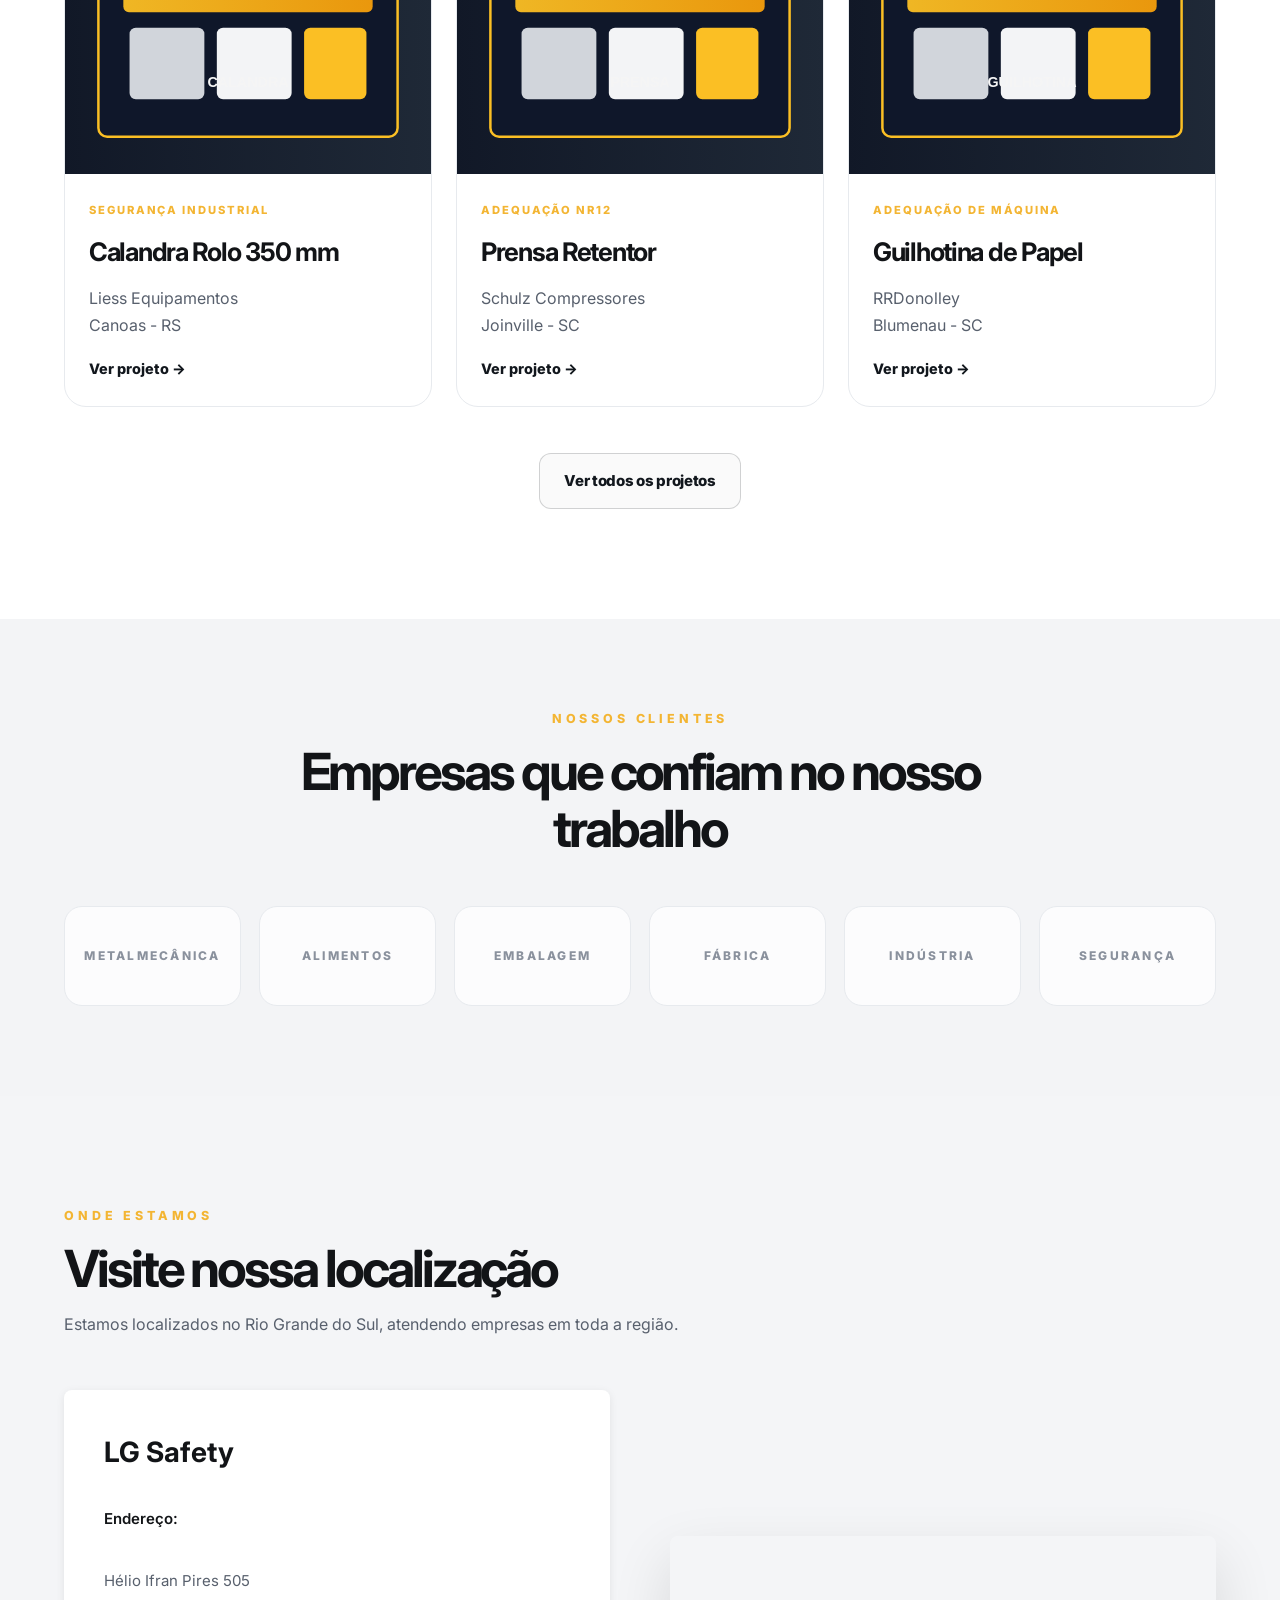
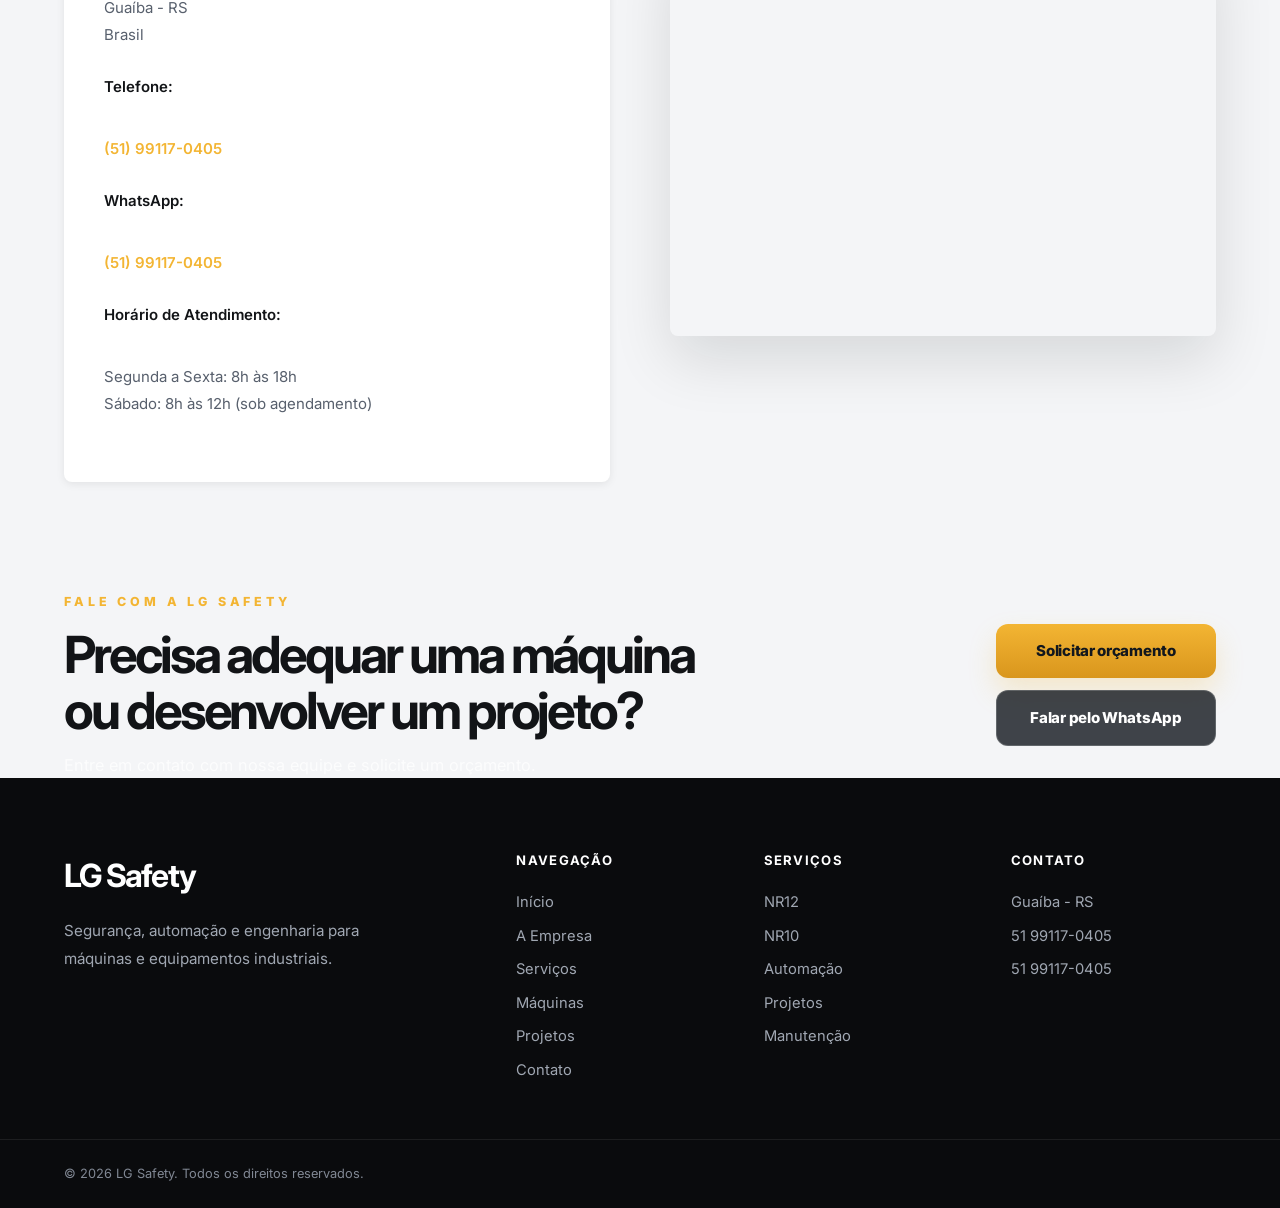
==== commit 6b14e9ce: "Corrigir problemas de navegação e estilo - Mudar link 'Solicitar orçamento' de contato.html para ânc" ====
--- a/index.html
+++ b/index.html
@@ -615,7 +615,7 @@
 </section>
 <!-- CTA -->
 
-    <div class="container cta-content">
+    <div id="contato" class="container cta-content">
 
         <div>
 
@@ -638,7 +638,7 @@
 
         <div class="cta-actions">
 
-            <a href="contato.html" class="btn-primary">
+            <a href="#contato" class="btn-primary">
                 Solicitar orçamento
             </a>
 
--- a/css/style.css
+++ b/css/style.css
@@ -163,7 +163,7 @@
 .btn-secondary-dark,
 .btn-whatsapp {
    border: 1px solid rgba(255, 255, 255, 0.18);
-   background: rgba(255, 255, 255, 0.02);
+   background: rgba(18, 23, 29, 0.8);
    color: var(--white);
 }
 
